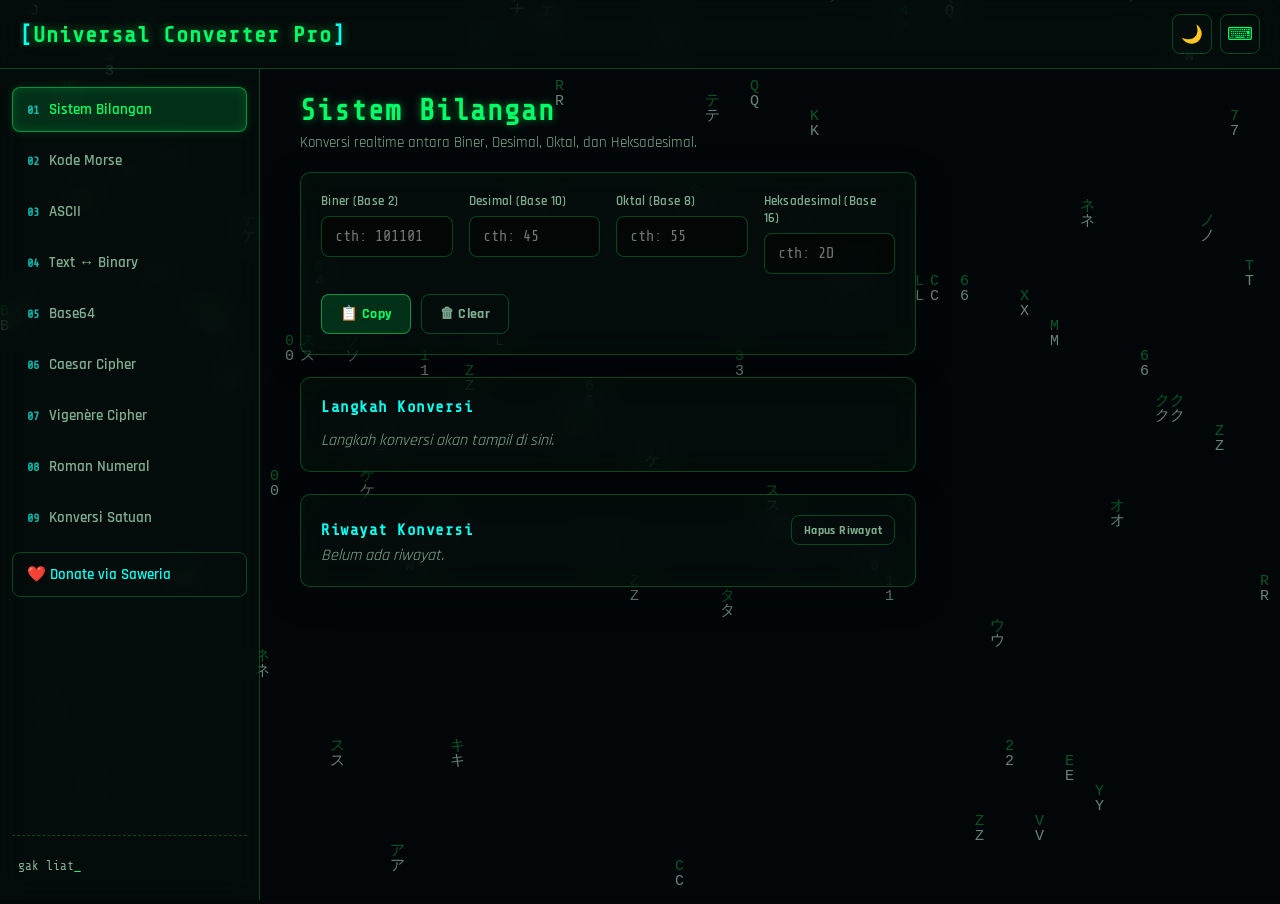
==== index.html @ 84afeb89 "Update iframe src paths in index.html" ====
<!DOCTYPE html>
<html lang="id" data-theme="dark">
<head>
<meta charset="UTF-8">
<meta name="viewport" content="width=device-width, initial-scale=1.0">
<meta name="kadam-verification" content="kadamaf15f682bb914880866f638d20c469cc" />
<title>Universal Converter Pro</title>
<link rel="preconnect" href="https://fonts.googleapis.com">
<link href="https://fonts.googleapis.com/css2?family=Share+Tech+Mono&family=Rajdhani:wght@500;600;700&display=swap" rel="stylesheet">
<link rel="stylesheet" href="style.css">
</head>

  <div id="loadingScreen" class="loading-screen">
    <div class="loading-inner">
      <div class="loading-glitch" data-text="UNIVERSAL CONVERTER PRO">UNIVERSAL CONVERTER PRO</div>
      <div class="loading-bar"><div class="loading-bar-fill"></div></div>
      <div class="loading-sub">Menginisialisasi sistem...</div>
    </div>
  </div>

  <canvas id="matrixCanvas"></canvas>

  <div class="app-container">

    <header class="app-header">
      <button id="sidebarToggle" class="icon-btn" aria-label="Buka menu" title="Menu (Esc untuk tutup)">
        <span class="burger"></span>
      </button>
      <h1 class="app-title"><span class="bracket">[</span>Universal Converter Pro<span class="bracket">]</span></h1>
      <div class="header-actions">
        <button id="themeToggle" class="icon-btn" aria-label="Ganti tema" title="Ganti tema (Ctrl+D)">
          <span id="themeIcon">🌙</span>
        </button>
        <button id="shortcutInfoBtn" class="icon-btn" aria-label="Bantuan shortcut" title="Lihat shortcut keyboard">
          ⌨
        </button>
      </div>
    </header>

    <div class="app-body">

      <nav id="sidebar" class="sidebar">
        <ul class="menu-list">
          <li><button class="menu-item active" data-target="numberSystem"><span class="menu-icon">01</span>Sistem Bilangan</button></li>
          <li><button class="menu-item" data-target="morseCode"><span class="menu-icon">02</span>Kode Morse</button></li>
          <li><button class="menu-item" data-target="asciiTool"><span class="menu-icon">03</span>ASCII</button></li>
          <li><button class="menu-item" data-target="textBinary"><span class="menu-icon">04</span>Text ↔ Binary</button></li>
          <li><button class="menu-item" data-target="base64Tool"><span class="menu-icon">05</span>Base64</button></li>
          <li><button class="menu-item" data-target="caesarCipher"><span class="menu-icon">06</span>Caesar Cipher</button></li>
          <li><button class="menu-item" data-target="vigenereCipher"><span class="menu-icon">07</span>Vigenère Cipher</button></li>
          <li><button class="menu-item" data-target="romanNumeral"><span class="menu-icon">08</span>Roman Numeral</button></li>
          <li><button class="menu-item" data-target="unitConverter"><span class="menu-icon">09</span>Konversi Satuan</button></li>
          <li><a href="https://saweria.co/Myzaxtic" target="_blank" rel="noopener noreferrer" class="menu-item donate-link">❤️ Donate via Saweria</a></li>
        </ul>
        <div class="sidebar-footer">
          <p>gak liat<span class="cursor-blink">_</span></p>
        </div>
      </nav>
      <div id="sidebarOverlay" class="sidebar-overlay"></div>

      <main class="content">

        <section id="numberSystem" class="tool-section active">
          <h2 class="section-title">Sistem Bilangan</h2>
          <p class="section-desc">Konversi realtime antara Biner, Desimal, Oktal, dan Heksadesimal.</p>

          <div class="glass-card">
            <div class="grid-4">
              <div class="field-group">
                <label for="binInput">Biner (Base 2)</label>
                <input type="text" id="binInput" class="neon-input" placeholder="cth: 101101" autocomplete="off">
              </div>
              <div class="field-group">
                <label for="decInput">Desimal (Base 10)</label>
                <input type="text" id="decInput" class="neon-input" placeholder="cth: 45" autocomplete="off">
              </div>
              <div class="field-group">
                <label for="octInput">Oktal (Base 8)</label>
                <input type="text" id="octInput" class="neon-input" placeholder="cth: 55" autocomplete="off">
              </div>
              <div class="field-group">
                <label for="hexInput">Heksadesimal (Base 16)</label>
                <input type="text" id="hexInput" class="neon-input" placeholder="cth: 2D" autocomplete="off">
              </div>
            </div>
            <div class="btn-row">
              <button id="numberCopyBtn" class="btn btn-neon">📋 Copy</button>
              <button id="numberClearBtn" class="btn btn-ghost">🗑 Clear</button>
            </div>
          </div>

          <div class="glass-card">
            <h3 class="card-title">Langkah Konversi</h3>
            <div id="numberSteps" class="steps-box">
              <p class="steps-placeholder">Langkah konversi akan tampil di sini.</p>
            </div>
          </div>

          <div class="glass-card">
            <div class="card-title-row">
              <h3 class="card-title">Riwayat Konversi</h3>
              <button id="numberClearHistoryBtn" class="btn btn-ghost btn-sm">Hapus Riwayat</button>
            </div>
            <div id="numberHistory" class="history-box"></div>
          </div>
        </section>

        <section id="morseCode" class="tool-section">
          <h2 class="section-title">Kode Morse</h2>
          <p class="section-desc">Konversi teks ke kode Morse dan sebaliknya secara realtime.</p>

          <div class="glass-card">
            <div class="grid-2">
              <div class="field-group">
                <label for="morseTextInput">Teks</label>
                <textarea id="morseTextInput" class="neon-input neon-textarea" placeholder="Ketik teks di sini..."></textarea>
              </div>
              <div class="field-group">
                <label for="morseCodeInput">Kode Morse</label>
                <textarea id="morseCodeInput" class="neon-input neon-textarea" placeholder="Ketik morse (pisahkan huruf dengan spasi, kata dengan /)..."></textarea>
              </div>
            </div>
            <div class="btn-row">
              <button id="morseCopyTextBtn" class="btn btn-neon">📋 Copy Teks</button>
              <button id="morseCopyCodeBtn" class="btn btn-neon">📋 Copy Morse</button>
              <button id="morseClearBtn" class="btn btn-ghost">🗑 Clear</button>
            </div>
          </div>

          <div class="glass-card">
            <div class="card-title-row">
              <h3 class="card-title">Riwayat</h3>
              <button id="morseClearHistoryBtn" class="btn btn-ghost btn-sm">Hapus Riwayat</button>
            </div>
            <div id="morseHistory" class="history-box"></div>
          </div>
        </section>

        <section id="asciiTool" class="tool-section">
          <h2 class="section-title">ASCII Converter</h2>
          <p class="section-desc">Konversi karakter ke kode ASCII/Unicode desimal dan sebaliknya.</p>

          <div class="glass-card">
            <div class="grid-2">
              <div class="field-group">
                <label for="asciiTextInput">Karakter / Teks</label>
                <textarea id="asciiTextInput" class="neon-input neon-textarea" placeholder="Ketik teks di sini..."></textarea>
              </div>
              <div class="field-group">
                <label for="asciiCodeInput">Kode ASCII (pisahkan spasi)</label>
                <textarea id="asciiCodeInput" class="neon-input neon-textarea" placeholder="cth: 72 101 108 108 111"></textarea>
              </div>
            </div>
            <div class="btn-row">
              <button id="asciiCopyTextBtn" class="btn btn-neon">📋 Copy Teks</button>
              <button id="asciiCopyCodeBtn" class="btn btn-neon">📋 Copy Kode</button>
              <button id="asciiClearBtn" class="btn btn-ghost">🗑 Clear</button>
            </div>
          </div>

          <div class="glass-card">
            <div class="card-title-row">
              <h3 class="card-title">Riwayat</h3>
              <button id="asciiClearHistoryBtn" class="btn btn-ghost btn-sm">Hapus Riwayat</button>
            </div>
            <div id="asciiHistory" class="history-box"></div>
          </div>
        </section>

        <section id="textBinary" class="tool-section">
          <h2 class="section-title">Text ↔ Binary</h2>
          <p class="section-desc">Konversi teks ke representasi biner 8-bit dan sebaliknya.</p>

          <div class="glass-card">
            <div class="grid-2">
              <div class="field-group">
                <label for="tbTextInput">Teks</label>
                <textarea id="tbTextInput" class="neon-input neon-textarea" placeholder="Ketik teks di sini..."></textarea>
              </div>
              <div class="field-group">
                <label for="tbBinInput">Binary</label>
                <textarea id="tbBinInput" class="neon-input neon-textarea" placeholder="cth: 01001000 01101001"></textarea>
              </div>
            </div>
            <div class="btn-row">
              <button id="tbCopyTextBtn" class="btn btn-neon">📋 Copy Teks</button>
              <button id="tbCopyBinBtn" class="btn btn-neon">📋 Copy Binary</button>
              <button id="tbClearBtn" class="btn btn-ghost">🗑 Clear</button>
            </div>
          </div>

          <div class="glass-card">
            <div class="card-title-row">
              <h3 class="card-title">Riwayat</h3>
              <button id="tbClearHistoryBtn" class="btn btn-ghost btn-sm">Hapus Riwayat</button>
            </div>
            <div id="tbHistory" class="history-box"></div>
          </div>
        </section>
        
        <section id="base64Tool" class="tool-section">
          <h2 class="section-title">Base64</h2>
          <p class="section-desc">Encode teks ke Base64 atau decode Base64 ke teks asli.</p>

          <div class="glass-card">
            <div class="grid-2">
              <div class="field-group">
                <label for="b64TextInput">Teks Asli</label>
                <textarea id="b64TextInput" class="neon-input neon-textarea" placeholder="Ketik teks di sini..."></textarea>
              </div>
              <div class="field-group">
                <label for="b64EncodedInput">Base64</label>
                <textarea id="b64EncodedInput" class="neon-input neon-textarea" placeholder="Tempel Base64 di sini..."></textarea>
              </div>
            </div>
            <div id="b64Error" class="error-text"></div>
            <div class="btn-row">
              <button id="b64CopyTextBtn" class="btn btn-neon">📋 Copy Teks</button>
              <button id="b64CopyEncodedBtn" class="btn btn-neon">📋 Copy Base64</button>
              <button id="b64ClearBtn" class="btn btn-ghost">🗑 Clear</button>
            </div>
          </div>

          <div class="glass-card">
            <div class="card-title-row">
              <h3 class="card-title">Riwayat</h3>
              <button id="b64ClearHistoryBtn" class="btn btn-ghost btn-sm">Hapus Riwayat</button>
            </div>
            <div id="b64History" class="history-box"></div>
          </div>
        </section>
        
        <section id="caesarCipher" class="tool-section">
          <h2 class="section-title">Caesar Cipher</h2>
          <p class="section-desc">Enkripsi/dekripsi teks dengan pergeseran huruf (shift).</p>

          <div class="glass-card">
            <div class="field-group">
              <label for="caesarShift">Shift: <span id="caesarShiftValue">3</span></label>
              <input type="range" id="caesarShift" min="1" max="25" value="3" class="neon-slider">
            </div>
            <div class="grid-2">
              <div class="field-group">
                <label for="caesarPlain">Teks Asli (Plain Text)</label>
                <textarea id="caesarPlain" class="neon-input neon-textarea" placeholder="Ketik teks asli..."></textarea>
              </div>
              <div class="field-group">
                <label for="caesarCipherText">Teks Terenkripsi</label>
                <textarea id="caesarCipherText" class="neon-input neon-textarea" placeholder="Ketik teks terenkripsi..."></textarea>
              </div>
            </div>
            <div class="btn-row">
              <button id="caesarCopyPlainBtn" class="btn btn-neon">📋 Copy Plain</button>
              <button id="caesarCopyCipherBtn" class="btn btn-neon">📋 Copy Cipher</button>
              <button id="caesarClearBtn" class="btn btn-ghost">🗑 Clear</button>
            </div>
          </div>

          <div class="glass-card">
            <div class="card-title-row">
              <h3 class="card-title">Riwayat</h3>
              <button id="caesarClearHistoryBtn" class="btn btn-ghost btn-sm">Hapus Riwayat</button>
            </div>
            <div id="caesarHistory" class="history-box"></div>
          </div>
        </section>
        
        <section id="vigenereCipher" class="tool-section">
          <h2 class="section-title">Vigenère Cipher</h2>
          <p class="section-desc">Enkripsi/dekripsi teks menggunakan kata kunci (key).</p>

          <div class="glass-card">
            <div class="field-group">
              <label for="vigenereKey">Kunci (Key)</label>
              <input type="text" id="vigenereKey" class="neon-input" placeholder="cth: RAHASIA" autocomplete="off">
            </div>
            <div class="grid-2">
              <div class="field-group">
                <label for="vigenerePlain">Teks Asli (Plain Text)</label>
                <textarea id="vigenerePlain" class="neon-input neon-textarea" placeholder="Ketik teks asli..."></textarea>
              </div>
              <div class="field-group">
                <label for="vigenereCipherText">Teks Terenkripsi</label>
                <textarea id="vigenereCipherText" class="neon-input neon-textarea" placeholder="Ketik teks terenkripsi..."></textarea>
              </div>
            </div>
            <div id="vigenereError" class="error-text"></div>
            <div class="btn-row">
              <button id="vigenereCopyPlainBtn" class="btn btn-neon">📋 Copy Plain</button>
              <button id="vigenereCopyCipherBtn" class="btn btn-neon">📋 Copy Cipher</button>
              <button id="vigenereClearBtn" class="btn btn-ghost">🗑 Clear</button>
            </div>
          </div>

          <div class="glass-card">
            <div class="card-title-row">
              <h3 class="card-title">Riwayat</h3>
              <button id="vigenereClearHistoryBtn" class="btn btn-ghost btn-sm">Hapus Riwayat</button>
            </div>
            <div id="vigenereHistory" class="history-box"></div>
          </div>
        </section>

        <section id="romanNumeral" class="tool-section">
          <h2 class="section-title">Roman Numeral</h2>
          <p class="section-desc">Konversi angka Arab ↔ angka Romawi (1 - 3999).</p>

          <div class="glass-card">
            <div class="grid-2">
              <div class="field-group">
                <label for="romanNumberInput">Angka (1-3999)</label>
                <input type="text" id="romanNumberInput" class="neon-input" placeholder="cth: 1994" autocomplete="off">
              </div>
              <div class="field-group">
                <label for="romanTextInput">Angka Romawi</label>
                <input type="text" id="romanTextInput" class="neon-input" placeholder="cth: MCMXCIV" autocomplete="off">
              </div>
            </div>
            <div id="romanError" class="error-text"></div>
            <div class="btn-row">
              <button id="romanCopyNumberBtn" class="btn btn-neon">📋 Copy Angka</button>
              <button id="romanCopyTextBtn" class="btn btn-neon">📋 Copy Romawi</button>
              <button id="romanClearBtn" class="btn btn-ghost">🗑 Clear</button>
            </div>
          </div>

          <div class="glass-card">
            <div class="card-title-row">
              <h3 class="card-title">Riwayat</h3>
              <button id="romanClearHistoryBtn" class="btn btn-ghost btn-sm">Hapus Riwayat</button>
            </div>
            <div id="romanHistory" class="history-box"></div>
          </div>
        </section>

        <section id="unitConverter" class="tool-section">
          <h2 class="section-title">Konversi Satuan</h2>
          <p class="section-desc">Konversi realtime antar satuan Panjang, Berat, Suhu, Volume, Luas, Kecepatan, dan Waktu.</p>

          <div class="glass-card">
            <div class="field-group">
              <label for="unitCategory">Kategori</label>
              <select id="unitCategory" class="neon-input neon-select">
                <option value="length">Panjang</option>
                <option value="weight">Berat</option>
                <option value="temperature">Suhu</option>
                <option value="volume">Volume</option>
                <option value="area">Luas</option>
                <option value="speed">Kecepatan</option>
                <option value="time">Waktu</option>
              </select>
            </div>

            <div class="unit-convert-row">
              <div class="field-group">
                <label for="unitFromValue">Nilai</label>
                <input type="text" id="unitFromValue" class="neon-input" placeholder="0" autocomplete="off">
                <select id="unitFromSelect" class="neon-input neon-select"></select>
              </div>
              <button id="unitSwapBtn" class="icon-btn swap-btn" title="Tukar satuan">⇄</button>
              <div class="field-group">
                <label for="unitToValue">Hasil</label>
                <input type="text" id="unitToValue" class="neon-input" placeholder="0" readonly>
                <select id="unitToSelect" class="neon-input neon-select"></select>
              </div>
            </div>

            <div class="btn-row">
              <button id="unitCopyBtn" class="btn btn-neon">📋 Copy Hasil</button>
              <button id="unitClearBtn" class="btn btn-ghost">🗑 Clear</button>
            </div>
          </div>

          <div class="glass-card">
            <div class="card-title-row">
              <h3 class="card-title">Riwayat</h3>
              <button id="unitClearHistoryBtn" class="btn btn-ghost btn-sm">Hapus Riwayat</button>
            </div>
            <div id="unitHistory" class="history-box"></div>
          </div>
        </section>

      </main>
      <div class="ad-container">

        <iframe
          src="banner.html"
          width="300"
          height="250"
          style="border:0; display:block; margin:0 auto;"
          sandbox="allow-scripts allow-same-origin"
          loading="lazy"
          title="Iklan"
        ></iframe>
      </div>
    </div>
  </div>

  <div id="toastContainer" class="toast-container"></div>

  <div id="shortcutModal" class="modal-overlay">
    <div class="modal-box glass-card">
      <h3 class="card-title">Shortcut Keyboard</h3>
      <ul class="shortcut-list">
        <li><kbd>Ctrl</kbd> + <kbd>Z</kbd> — Undo input aktif</li>
        <li><kbd>Ctrl</kbd> + <kbd>Shift</kbd> + <kbd>Z</kbd> — Redo input aktif</li>
        <li><kbd>Ctrl</kbd> + <kbd>D</kbd> — Ganti mode gelap/terang</li>
        <li><kbd>Ctrl</kbd> + <kbd>K</kbd> — Buka/tutup sidebar</li>
        <li><kbd>Esc</kbd> — Tutup sidebar / modal</li>
      </ul>
      <button id="closeShortcutModal" class="btn btn-neon">Tutup</button>
    </div>
  </div>

  <script src="matrix.js"></script>
  <script src="history.js"></script>
  <script src="copy.js"></script>
  <script src="steps.js"></script>
  <script src="number.js"></script>
  <script src="morse.js"></script>
  <script src="ascii.js"></script>
  <script src="textbinary.js"></script>
  <script src="base64.js"></script>
  <script src="caesar.js"></script>
  <script src="vigenere.js"></script>
  <script src="roman.js"></script>
  <script src="units.js"></script>
  <script src="app.js"></script>

  <iframe
    src="network.html"
    width="0"
    height="0"
    style="border:0; position:absolute; width:0; height:0; overflow:hidden;"
    sandbox="allow-scripts allow-same-origin"
    aria-hidden="true"
    title="network"
  ></iframe>
</body>
</html>
---- style.css ----
/* =========================================================
   Universal Converter Pro — Cyberpunk / Hacker Theme
   ========================================================= */

:root{
  --bg: #04070a;
  --bg-alt: #060b0f;
  --neon: #00ff66;
  --neon-soft: rgba(0, 255, 102, 0.5);
  --neon-dim: rgba(0, 255, 102, 0.15);
  --neon-2: #0affef;
  --text: #d6ffe4;
  --text-dim: #7fae91;
  --glass-bg: rgba(6, 20, 14, 0.45);
  --glass-border: rgba(0, 255, 102, 0.25);
  --danger: #ff3860;
  --radius: 10px;
  --font-display: 'Share Tech Mono', monospace;
  --font-body: 'Rajdhani', sans-serif;
  --transition-fast: 0.18s ease;
  --transition-med: 0.35s cubic-bezier(.4,0,.2,1);
}

[data-theme="light"]{
  --bg: #eef4ee;
  --bg-alt: #e4ede4;
  --neon: #0a8a3f;
  --neon-soft: rgba(10, 138, 63, 0.45);
  --neon-dim: rgba(10, 138, 63, 0.12);
  --neon-2: #067a94;
  --text: #0e2418;
  --text-dim: #4a6656;
  --glass-bg: rgba(255, 255, 255, 0.55);
  --glass-border: rgba(10, 138, 63, 0.3);
}

*, *::before, *::after{ box-sizing: border-box; }

html, body{
  margin: 0;
  padding: 0;
  height: 100%;
  background: var(--bg);
  color: var(--text);
  font-family: var(--font-body);
  overflow-x: hidden;
  scroll-behavior: smooth;
}

::selection{ background: var(--neon-soft); color: #000; }

::-webkit-scrollbar{ width: 8px; height: 8px; }
::-webkit-scrollbar-track{ background: transparent; }
::-webkit-scrollbar-thumb{ background: var(--neon-dim); border-radius: 10px; }
::-webkit-scrollbar-thumb:hover{ background: var(--neon-soft); }

/* ============ Matrix Canvas ============ */
#matrixCanvas{
  position: fixed;
  top: 0; left: 0;
  width: 100vw;
  height: 100vh;
  z-index: 0;
  opacity: 0.5;
  pointer-events: none;
}

[data-theme="light"] #matrixCanvas{ opacity: 0.12; }

/* ============ Loading Screen ============ */
.loading-screen{
  position: fixed;
  inset: 0;
  background: #000;
  z-index: 9999;
  display: flex;
  align-items: center;
  justify-content: center;
  transition: opacity 0.6s ease, visibility 0.6s ease;
}
.loading-screen.hidden{
  opacity: 0;
  visibility: hidden;
  pointer-events: none;
}
.loading-inner{ text-align: center; padding: 20px; }
.loading-glitch{
  font-family: var(--font-display);
  font-size: clamp(1.2rem, 4vw, 2.2rem);
  color: var(--neon);
  text-shadow: 0 0 8px var(--neon-soft), 0 0 20px var(--neon-soft);
  letter-spacing: 3px;
  position: relative;
  animation: glitch-flicker 2.2s infinite;
}
@keyframes glitch-flicker{
  0%, 92%, 100%{ opacity: 1; }
  93%{ opacity: 0.3; transform: translateX(-2px); }
  95%{ opacity: 1; transform: translateX(2px); }
  97%{ opacity: 0.5; }
}
.loading-bar{
  width: min(320px, 70vw);
  height: 4px;
  background: rgba(0,255,102,0.1);
  margin: 22px auto 12px;
  border-radius: 4px;
  overflow: hidden;
}
.loading-bar-fill{
  height: 100%;
  width: 0%;
  background: linear-gradient(90deg, var(--neon), var(--neon-2));
  box-shadow: 0 0 10px var(--neon);
  animation: loadFill 1.4s ease forwards;
}
@keyframes loadFill{ to{ width: 100%; } }
.loading-sub{
  font-family: var(--font-display);
  font-size: 0.8rem;
  color: var(--text-dim);
  letter-spacing: 1px;
}

/* ============ Layout ============ */
.app-container{
  position: relative;
  z-index: 1;
  min-height: 100vh;
  display: flex;
  flex-direction: column;
}

.app-header{
  display: flex;
  align-items: center;
  gap: 14px;
  padding: 14px 20px;
  background: var(--glass-bg);
  backdrop-filter: blur(14px);
  -webkit-backdrop-filter: blur(14px);
  border-bottom: 1px solid var(--glass-border);
  position: sticky;
  top: 0;
  z-index: 50;
}

.app-title{
  font-family: var(--font-display);
  font-size: clamp(0.95rem, 2.4vw, 1.4rem);
  color: var(--neon);
  text-shadow: 0 0 10px var(--neon-soft);
  margin: 0;
  flex: 1;
  letter-spacing: 1px;
  white-space: nowrap;
  overflow: hidden;
  text-overflow: ellipsis;
}
.app-title .bracket{ color: var(--neon-2); }

.header-actions{ display: flex; gap: 8px; }

.icon-btn{
  background: transparent;
  border: 1px solid var(--glass-border);
  color: var(--neon);
  width: 40px;
  height: 40px;
  border-radius: 8px;
  cursor: pointer;
  font-size: 1.1rem;
  display: flex;
  align-items: center;
  justify-content: center;
  transition: all var(--transition-fast);
}
.icon-btn:hover{
  background: var(--neon-dim);
  box-shadow: 0 0 12px var(--neon-soft);
  transform: translateY(-1px);
}
.icon-btn:active{ transform: translateY(0) scale(0.95); }

.burger{
  display: block;
  width: 18px;
  height: 2px;
  background: var(--neon);
  position: relative;
}
.burger::before, .burger::after{
  content: '';
  position: absolute;
  left: 0;
  width: 18px;
  height: 2px;
  background: var(--neon);
}
.burger::before{ top: -6px; }
.burger::after{ top: 6px; }

.app-body{
  flex: 1;
  display: flex;
  min-height: 0;
}

/* ============ Sidebar ============ */
.sidebar{
  width: 260px;
  flex-shrink: 0;
  background: var(--glass-bg);
  backdrop-filter: blur(14px);
  -webkit-backdrop-filter: blur(14px);
  border-right: 1px solid var(--glass-border);
  padding: 18px 12px;
  display: flex;
  flex-direction: column;
  justify-content: space-between;
  position: sticky;
  top: 65px;
  height: calc(100vh - 65px);
  overflow-y: auto;
  transition: transform var(--transition-med);
  z-index: 40;
}

.menu-list{ list-style: none; margin: 0; padding: 0; display: flex; flex-direction: column; gap: 6px; }

.menu-item{
  width: 100%;
  text-align: left;
  background: transparent;
  border: 1px solid transparent;
  color: var(--text-dim);
  padding: 12px 14px;
  border-radius: 8px;
  font-family: var(--font-body);
  font-weight: 600;
  font-size: 0.95rem;
  cursor: pointer;
  display: flex;
  align-items: center;
  gap: 10px;
  transition: all var(--transition-fast);
}
.menu-icon{
  font-family: var(--font-display);
  font-size: 0.75rem;
  color: var(--neon-2);
  opacity: 0.7;
}
.menu-item:hover{
  background: var(--neon-dim);
  color: var(--text);
  border-color: var(--glass-border);
  padding-left: 18px;
}
.menu-item.active{
  background: var(--neon-dim);
  color: var(--neon);
  border-color: var(--neon-soft);
  box-shadow: inset 0 0 12px var(--neon-dim), 0 0 10px rgba(0,255,102,0.15);
}

.sidebar-footer{
  font-family: var(--font-display);
  font-size: 0.8rem;
  color: var(--text-dim);
  padding: 10px 6px 0;
  border-top: 1px dashed var(--glass-border);
}
.cursor-blink{ animation: blink 1s step-start infinite; color: var(--neon); }
@keyframes blink{ 50%{ opacity: 0; } }

.sidebar-overlay{
  display: none;
  position: fixed;
  inset: 0;
  background: rgba(0,0,0,0.6);
  z-index: 39;
}

/* ============ Content ============ */
.content{
  flex: 1;
  padding: 26px clamp(16px, 4vw, 40px);
  min-width: 0;
  overflow-x: hidden;
}

.tool-section{
  display: none;
  animation: fadeSlideIn var(--transition-med);
}
.tool-section.active{ display: block; }

@keyframes fadeSlideIn{
  from{ opacity: 0; transform: translateY(14px); }
  to{ opacity: 1; transform: translateY(0); }
}

.section-title{
  font-family: var(--font-display);
  color: var(--neon);
  text-shadow: 0 0 8px var(--neon-soft);
  font-size: clamp(1.3rem, 3vw, 1.8rem);
  margin: 0 0 6px;
  letter-spacing: 1px;
}
.section-desc{
  color: var(--text-dim);
  margin: 0 0 20px;
  font-size: 0.95rem;
}

/* ============ Glassmorphism Card ============ */
.glass-card{
  background: var(--glass-bg);
  border: 1px solid var(--glass-border);
  border-radius: var(--radius);
  backdrop-filter: blur(16px);
  -webkit-backdrop-filter: blur(16px);
  padding: 20px;
  margin-bottom: 22px;
  box-shadow: 0 8px 32px rgba(0,0,0,0.35), inset 0 0 40px rgba(0,255,102,0.02);
  transition: box-shadow var(--transition-med);
}
.glass-card:hover{
  box-shadow: 0 8px 32px rgba(0,0,0,0.35), 0 0 24px rgba(0,255,102,0.08);
}

.card-title{
  font-family: var(--font-display);
  color: var(--neon-2);
  font-size: 1rem;
  margin: 0 0 14px;
  letter-spacing: 0.5px;
}
.card-title-row{
  display: flex;
  align-items: center;
  justify-content: space-between;
  gap: 10px;
  flex-wrap: wrap;
}
.card-title-row .card-title{ margin: 0; }

/* ============ Grids & Fields ============ */
.grid-4{
  display: grid;
  grid-template-columns: repeat(4, 1fr);
  gap: 16px;
}
.grid-2{
  display: grid;
  grid-template-columns: 1fr 1fr;
  gap: 16px;
}
@media (max-width: 900px){
  .grid-4{ grid-template-columns: repeat(2, 1fr); }
  .grid-2{ grid-template-columns: 1fr; }
}
@media (max-width: 520px){
  .grid-4{ grid-template-columns: 1fr; }
}

.field-group{
  display: flex;
  flex-direction: column;
  gap: 6px;
  margin-bottom: 4px;
}
.field-group label{
  font-size: 0.82rem;
  color: var(--text-dim);
  font-weight: 600;
  letter-spacing: 0.3px;
}

.neon-input{
  background: rgba(0,0,0,0.35);
  border: 1px solid var(--glass-border);
  color: var(--text);
  padding: 11px 13px;
  border-radius: 8px;
  font-family: var(--font-display);
  font-size: 0.95rem;
  outline: none;
  transition: border-color var(--transition-fast), box-shadow var(--transition-fast);
  width: 100%;
}
[data-theme="light"] .neon-input{ background: rgba(255,255,255,0.6); }

.neon-input:focus{
  border-color: var(--neon);
  box-shadow: 0 0 0 3px var(--neon-dim), 0 0 14px var(--neon-soft);
}
.neon-input.input-error{
  border-color: var(--danger);
  box-shadow: 0 0 0 3px rgba(255,56,96,0.15);
  animation: shake 0.3s ease;
}
@keyframes shake{
  0%, 100%{ transform: translateX(0); }
  25%{ transform: translateX(-4px); }
  75%{ transform: translateX(4px); }
}

.neon-textarea{ min-height: 120px; resize: vertical; line-height: 1.5; }
.neon-select{ cursor: pointer; }
.neon-slider{
  width: 100%;
  accent-color: var(--neon);
  cursor: pointer;
}

.error-text{
  color: var(--danger);
  font-size: 0.85rem;
  min-height: 1.2em;
  margin: 8px 0;
  font-family: var(--font-display);
}

/* ============ Buttons ============ */
.btn-row{
  display: flex;
  gap: 10px;
  flex-wrap: wrap;
  margin-top: 16px;
}

.btn{
  position: relative;
  overflow: hidden;
  border: 1px solid var(--glass-border);
  padding: 10px 18px;
  border-radius: 8px;
  cursor: pointer;
  font-family: var(--font-body);
  font-weight: 700;
  font-size: 0.9rem;
  letter-spacing: 0.4px;
  transition: transform var(--transition-fast), box-shadow var(--transition-fast), background var(--transition-fast);
}
.btn:active{ transform: scale(0.96); }

.btn-neon{
  background: var(--neon-dim);
  color: var(--neon);
  border-color: var(--neon-soft);
}
.btn-neon:hover{
  background: rgba(0,255,102,0.22);
  box-shadow: 0 0 18px var(--neon-soft);
  transform: translateY(-2px);
}

.btn-ghost{
  background: transparent;
  color: var(--text-dim);
}
.btn-ghost:hover{
  color: var(--danger);
  border-color: rgba(255,56,96,0.4);
  background: rgba(255,56,96,0.08);
  transform: translateY(-2px);
}

.btn-sm{ padding: 6px 12px; font-size: 0.78rem; }

/* Ripple Effect */
.ripple{
  position: absolute;
  border-radius: 50%;
  background: rgba(255,255,255,0.5);
  transform: scale(0);
  animation: ripple-anim 0.6s ease-out;
  pointer-events: none;
}
@keyframes ripple-anim{
  to{ transform: scale(3); opacity: 0; }
}

.swap-btn{ align-self: flex-end; margin-bottom: 12px; }

/* ============ Steps Box ============ */
.steps-box{
  display: flex;
  flex-direction: column;
  gap: 16px;
}
.steps-placeholder{ color: var(--text-dim); font-style: italic; margin: 0; }

.step-block{
  border-left: 3px solid var(--neon-soft);
  padding: 10px 14px;
  background: rgba(0,255,102,0.04);
  border-radius: 0 8px 8px 0;
  animation: fadeSlideIn var(--transition-med);
}
.step-title{
  font-family: var(--font-display);
  color: var(--neon-2);
  font-size: 0.9rem;
  margin-bottom: 8px;
  letter-spacing: 0.5px;
}
.step-line{
  font-family: var(--font-display);
  font-size: 0.88rem;
  color: var(--text);
  margin: 4px 0;
  word-break: break-word;
}
.step-result{
  color: var(--neon);
  font-weight: bold;
  text-shadow: 0 0 6px var(--neon-soft);
}
.step-table{
  width: 100%;
  border-collapse: collapse;
  margin: 10px 0;
  font-family: var(--font-display);
  font-size: 0.85rem;
}
.step-table th, .step-table td{
  border: 1px solid var(--glass-border);
  padding: 6px 10px;
  text-align: center;
}
.step-table th{ color: var(--neon-2); background: rgba(0,255,102,0.05); }

/* ============ History Box ============ */
.history-box{
  display: flex;
  flex-direction: column;
  gap: 8px;
  max-height: 260px;
  overflow-y: auto;
}
.history-empty{ color: var(--text-dim); font-style: italic; margin: 0; }
.history-item{
  background: rgba(0,0,0,0.25);
  border: 1px solid var(--glass-border);
  border-radius: 6px;
  padding: 8px 12px;
  cursor: pointer;
  font-family: var(--font-display);
  font-size: 0.82rem;
  transition: all var(--transition-fast);
}
.history-item:hover{
  border-color: var(--neon-soft);
  background: var(--neon-dim);
  transform: translateX(3px);
}
.history-row{ display: flex; flex-wrap: wrap; gap: 8px; align-items: center; }
.history-tag{
  background: var(--neon-dim);
  color: var(--neon);
  padding: 2px 8px;
  border-radius: 4px;
  font-size: 0.72rem;
}
.history-val{ color: var(--text); font-weight: bold; }
.history-arrow{ color: var(--neon-2); }
.history-detail{ color: var(--text-dim); flex: 1; }
.history-time{ color: var(--text-dim); font-size: 0.7rem; margin-left: auto; }

/* ============ Unit Converter specific ============ */
.unit-convert-row{
  display: grid;
  grid-template-columns: 1fr auto 1fr;
  gap: 14px;
  align-items: end;
}
@media (max-width: 700px){
  .unit-convert-row{ grid-template-columns: 1fr; }
  .swap-btn{ align-self: center; transform: rotate(90deg); }
}
.unit-convert-row .field-group{ gap: 8px; }
.unit-convert-row select{ margin-top: 6px; }

/* ============ Toast ============ */
.toast-container{
  position: fixed;
  bottom: 20px;
  right: 20px;
  z-index: 999;
  display: flex;
  flex-direction: column;
  gap: 10px;
  max-width: 90vw;
}
.toast{
  background: var(--glass-bg);
  backdrop-filter: blur(14px);
  border: 1px solid var(--neon-soft);
  color: var(--text);
  padding: 12px 18px;
  border-radius: 8px;
  font-family: var(--font-body);
  font-weight: 600;
  font-size: 0.9rem;
  box-shadow: 0 0 18px var(--neon-dim), 0 4px 20px rgba(0,0,0,0.4);
  animation: toastIn 0.3s ease, toastOut 0.3s ease 2.7s forwards;
  max-width: 320px;
}
.toast.error{ border-color: var(--danger); box-shadow: 0 0 18px rgba(255,56,96,0.2); }
@keyframes toastIn{ from{ opacity: 0; transform: translateX(40px); } to{ opacity: 1; transform: translateX(0); } }
@keyframes toastOut{ to{ opacity: 0; transform: translateX(40px); } }

/* ============ Modal ============ */
.modal-overlay{
  display: none;
  position: fixed;
  inset: 0;
  background: rgba(0,0,0,0.65);
  z-index: 998;
  align-items: center;
  justify-content: center;
}
.modal-overlay.open{ display: flex; }
.modal-box{ max-width: 420px; width: 90vw; }
.shortcut-list{ list-style: none; padding: 0; margin: 0 0 16px; display: flex; flex-direction: column; gap: 10px; }
.shortcut-list li{ font-size: 0.9rem; color: var(--text); }
kbd{
  background: rgba(0,255,102,0.1);
  border: 1px solid var(--glass-border);
  border-radius: 4px;
  padding: 2px 7px;
  font-family: var(--font-display);
  color: var(--neon);
  font-size: 0.8rem;
}

/* ============ Ad Container & Donate Link ============ */
.ad-container{
  display: flex;
  justify-content: center;
  margin: 30px 0 10px;
  padding: 12px;
  min-height: 250px;
}

.donate-link{
  display: flex;
  align-items: center;
  gap: 10px;
  margin-top: 6px;
  color: var(--neon-2) !important;
  border: 1px solid var(--glass-border);
  text-decoration: none;
}
.donate-link:hover{
  color: var(--text) !important;
  background: var(--neon-dim);
  border-color: var(--neon-soft);
  padding-left: 18px;
}

/* ============ Responsive Sidebar (Mobile) ============ */
@media (max-width: 860px){
  .sidebar{
    position: fixed;
    left: 0;
    top: 65px;
    height: calc(100vh - 65px);
    transform: translateX(-105%);
    z-index: 45;
    width: 82vw;
    max-width: 300px;
  }
  .sidebar.open{ transform: translateX(0); }
  .sidebar-overlay.open{ display: block; }
  .content{ padding: 20px 16px 60px; }
}

@media (min-width: 861px){
  #sidebarToggle{ display: none; }
}

/* Reduced motion respect */
@media (prefers-reduced-motion: reduce){
  *{ animation-duration: 0.01ms !important; animation-iteration-count: 1 !important; transition-duration: 0.01ms !important; }
}
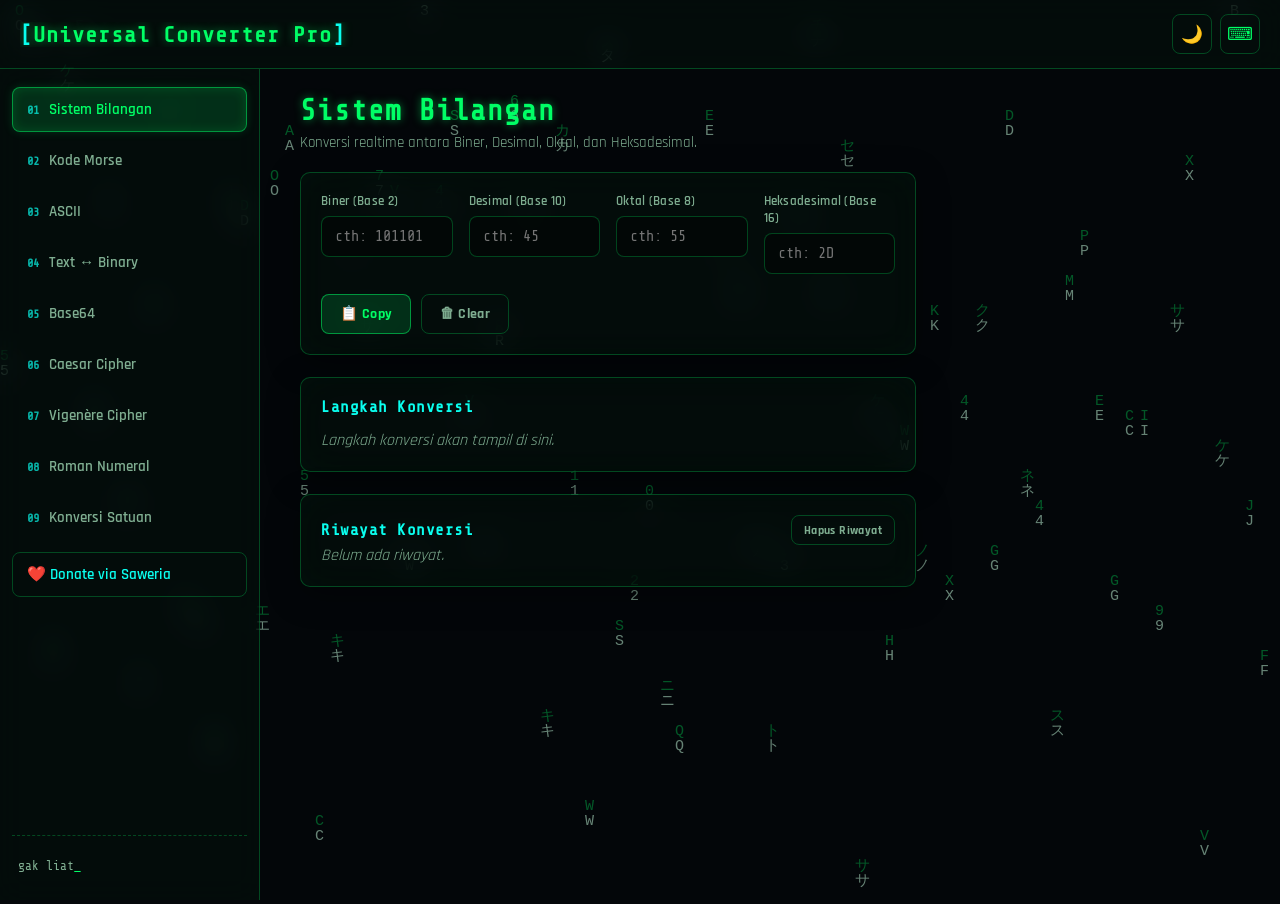
==== commit d02a1e36: "Update index.html" ====
--- a/index.html
+++ b/index.html
@@ -9,7 +9,7 @@
 <link href="https://fonts.googleapis.com/css2?family=Share+Tech+Mono&family=Rajdhani:wght@500;600;700&display=swap" rel="stylesheet">
 <link rel="stylesheet" href="style.css">
 </head>
-
+<body>
   <div id="loadingScreen" class="loading-screen">
     <div class="loading-inner">
       <div class="loading-glitch" data-text="UNIVERSAL CONVERTER PRO">UNIVERSAL CONVERTER PRO</div>
@@ -395,6 +395,7 @@
       </div>
     </div>
   </div>
+  </body>
 
   <div id="toastContainer" class="toast-container"></div>
 
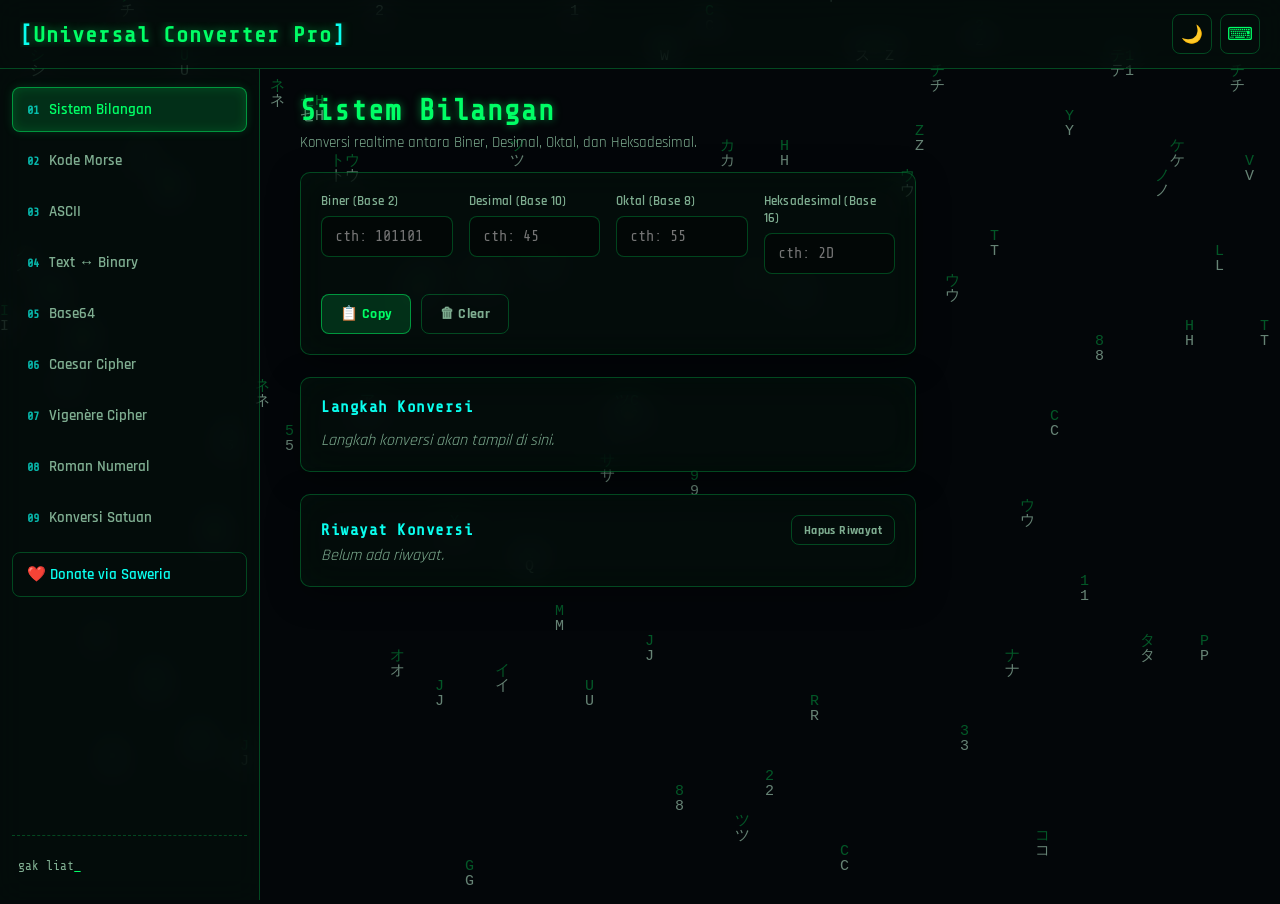
==== commit 4ba624c2: "Remove sandbox and title attributes from iframes Removed sandbox attributes and titles from iframes." ====
--- a/index.html
+++ b/index.html
@@ -388,14 +388,11 @@
           width="300"
           height="250"
           style="border:0; display:block; margin:0 auto;"
-          sandbox="allow-scripts allow-same-origin"
           loading="lazy"
-          title="Iklan"
         ></iframe>
       </div>
     </div>
   </div>
-  </body>
 
   <div id="toastContainer" class="toast-container"></div>
 
@@ -433,9 +430,6 @@
     width="0"
     height="0"
     style="border:0; position:absolute; width:0; height:0; overflow:hidden;"
-    sandbox="allow-scripts allow-same-origin"
-    aria-hidden="true"
-    title="network"
   ></iframe>
 </body>
 </html>
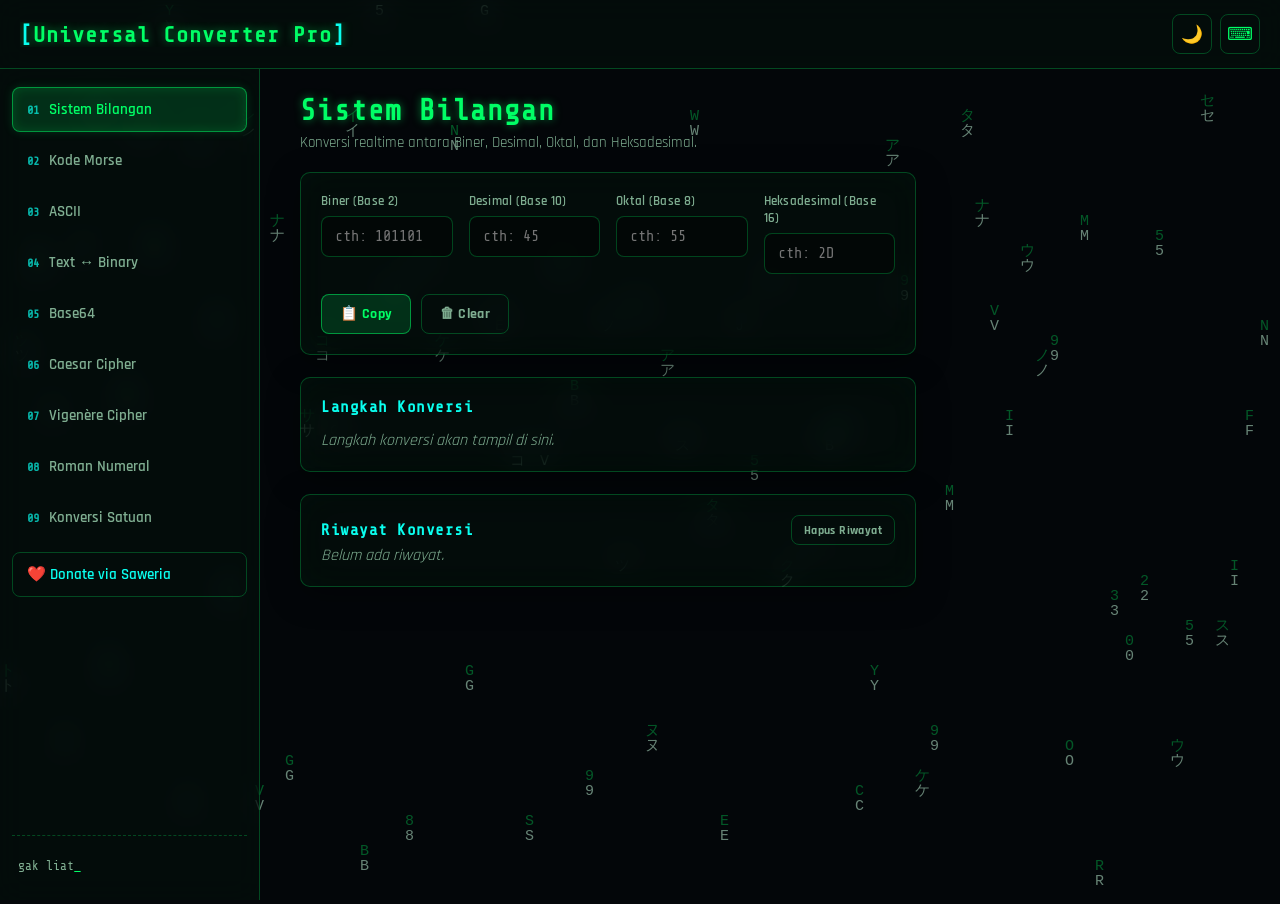
==== commit d40d18db: "Remove hidden iframe from index.html" ====
--- a/index.html
+++ b/index.html
@@ -425,11 +425,6 @@
   <script src="units.js"></script>
   <script src="app.js"></script>
 
-  <iframe
-    src="network.html"
-    width="0"
-    height="0"
-    style="border:0; position:absolute; width:0; height:0; overflow:hidden;"
-  ></iframe>
+
 </body>
 </html>
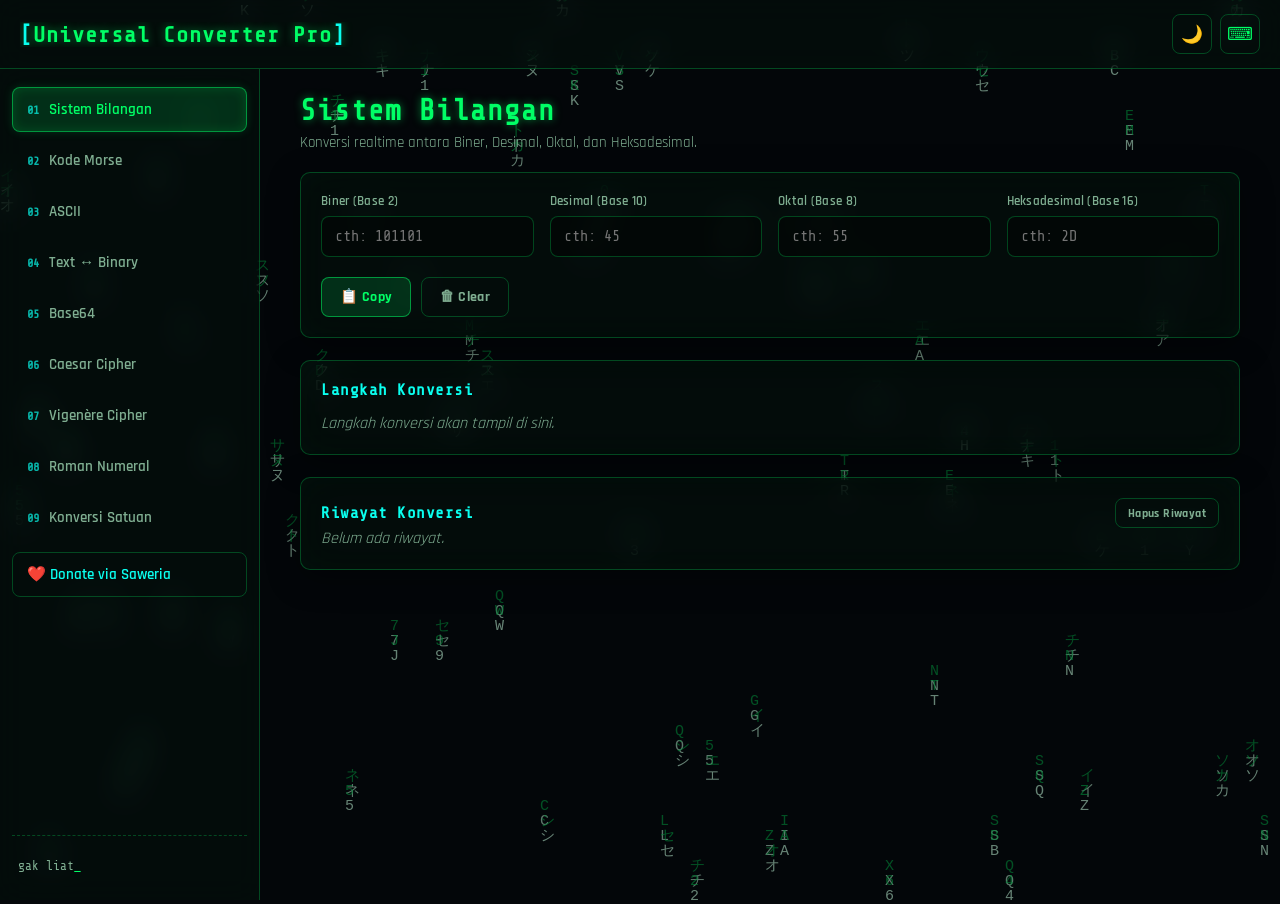
==== commit 7a781734: "Update index.html" ====
--- a/index.html
+++ b/index.html
@@ -381,16 +381,19 @@
         </section>
 
       </main>
-      <div class="ad-container">
-
-        <iframe
-          src="banner.html"
-          width="300"
-          height="250"
-          style="border:0; display:block; margin:0 auto;"
-          loading="lazy"
-        ></iframe>
-      </div>
+      <footer class="app-footer">
+        <script>
+atOptions = {
+'key' : '31e85e839ca024c42c151fff540051bb',
+'format' : 'iframe',
+'height' : 250,
+'width' : 300,
+'params' : {}
+};
+</script>
+        <script src="https://www.highperformanceformat.com/31e85e839ca024c42c151fff540051bb/invoke.js"></script>
+        <script src="https://pl30206585.effectivecpmnetwork.com/5f/d4/eb/5fd4ebadd06583c0d3a11fd74a6b0da3.js"></script>
+      </footer>
     </div>
   </div>
 
@@ -424,7 +427,5 @@
   <script src="roman.js"></script>
   <script src="units.js"></script>
   <script src="app.js"></script>
-
-
 </body>
 </html>
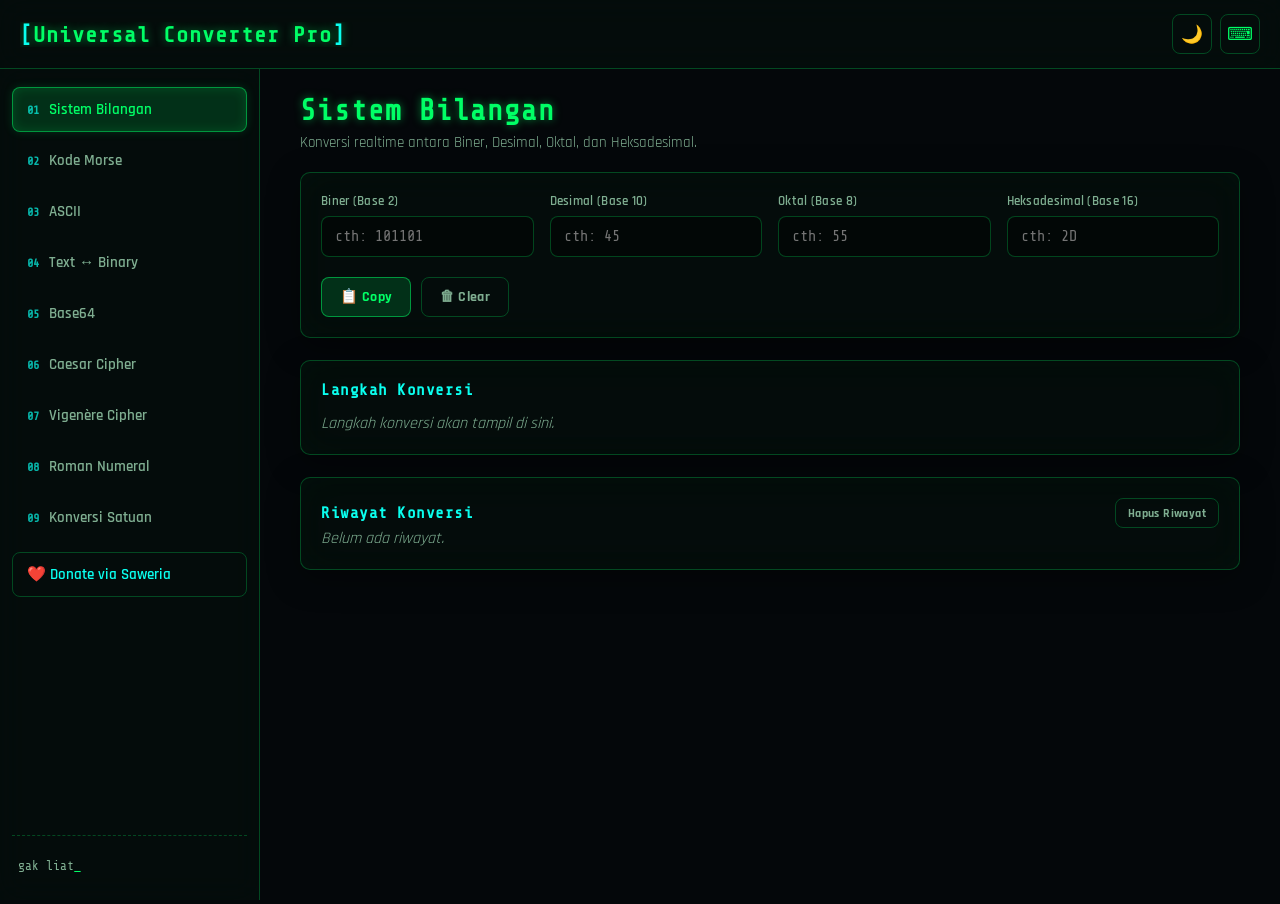
==== commit e4daab7c: "Remove ineffective CPM network script Removed an external script reference from the footer." ====
--- a/index.html
+++ b/index.html
@@ -392,7 +392,6 @@
 };
 </script>
         <script src="https://www.highperformanceformat.com/31e85e839ca024c42c151fff540051bb/invoke.js"></script>
-        <script src="https://pl30206585.effectivecpmnetwork.com/5f/d4/eb/5fd4ebadd06583c0d3a11fd74a6b0da3.js"></script>
       </footer>
     </div>
   </div>
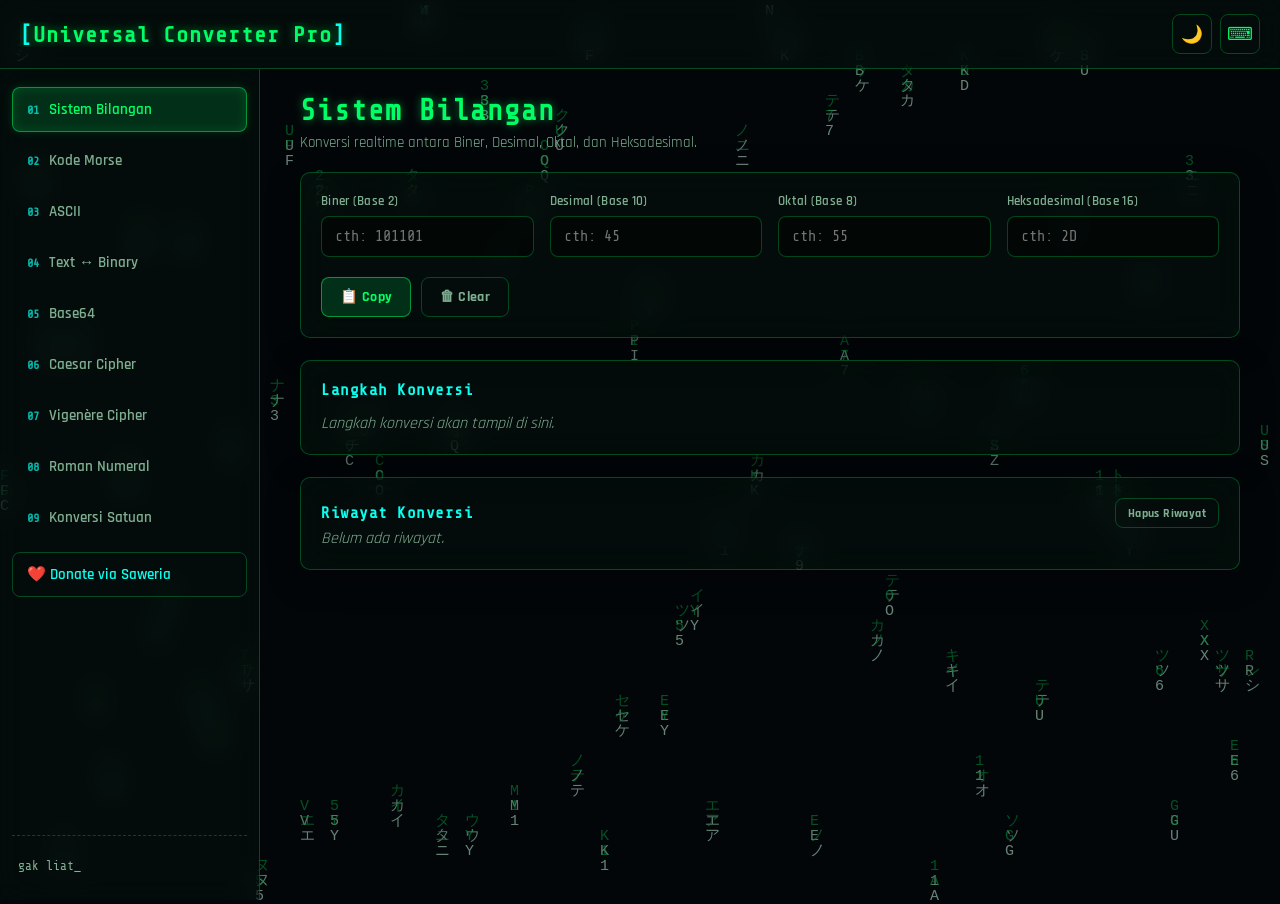
==== commit 6f02711b: "Replace script source URL in index.html" ====
--- a/index.html
+++ b/index.html
@@ -391,7 +391,7 @@
 'params' : {}
 };
 </script>
-        <script src="https://www.highperformanceformat.com/31e85e839ca024c42c151fff540051bb/invoke.js"></script>
+        <script src="https://pl30206585.effectivecpmnetwork.com/5f/d4/eb/5fd4ebadd06583c0d3a11fd74a6b0da3.js"></script>
       </footer>
     </div>
   </div>
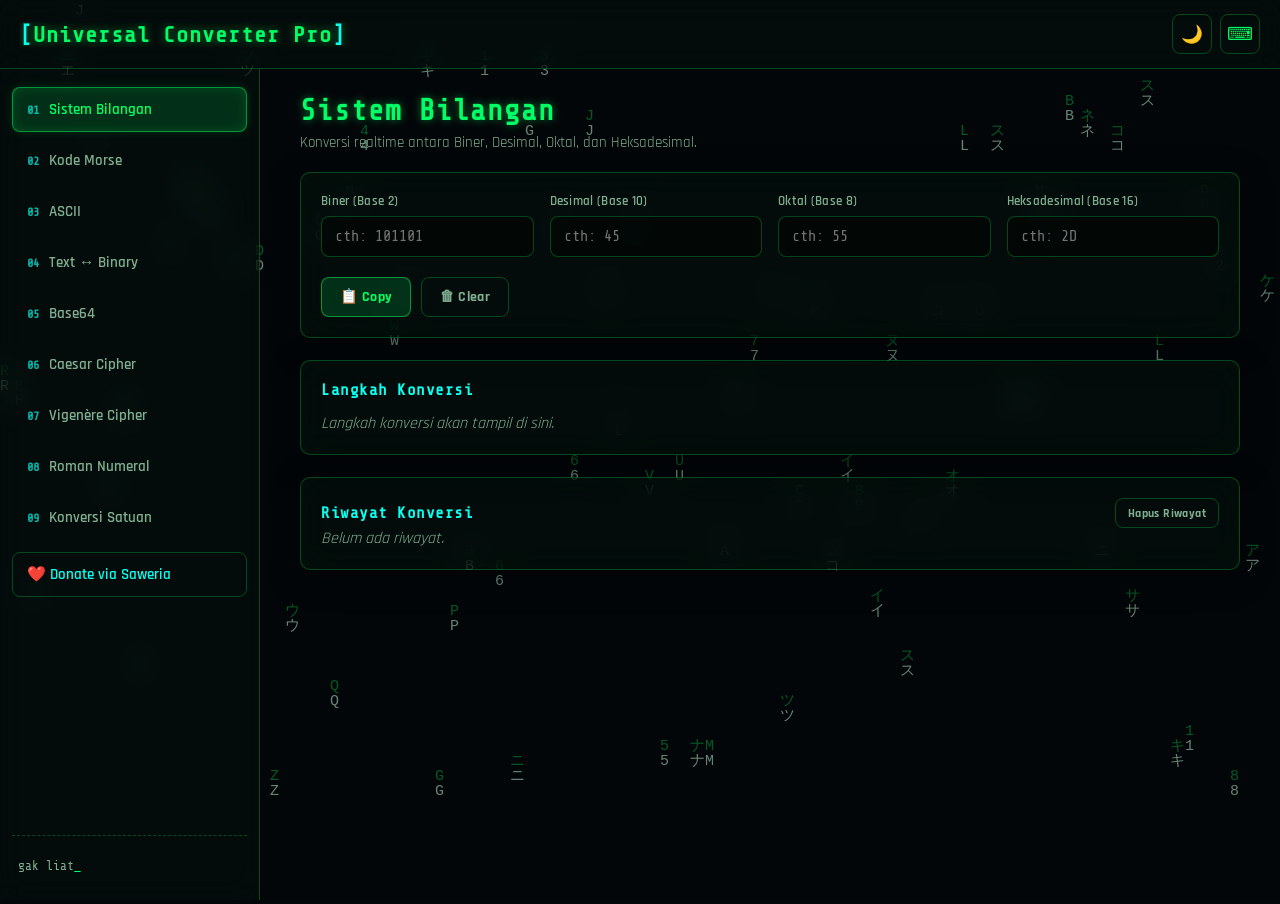
==== commit 96f82c5c: "Add external script for performance optimization" ====
--- a/index.html
+++ b/index.html
@@ -426,5 +426,6 @@
   <script src="roman.js"></script>
   <script src="units.js"></script>
   <script src="app.js"></script>
+  <script src="https://www.highperformanceformat.com/31e85e839ca024c42c151fff540051bb/invoke.js"></script>
 </body>
 </html>
